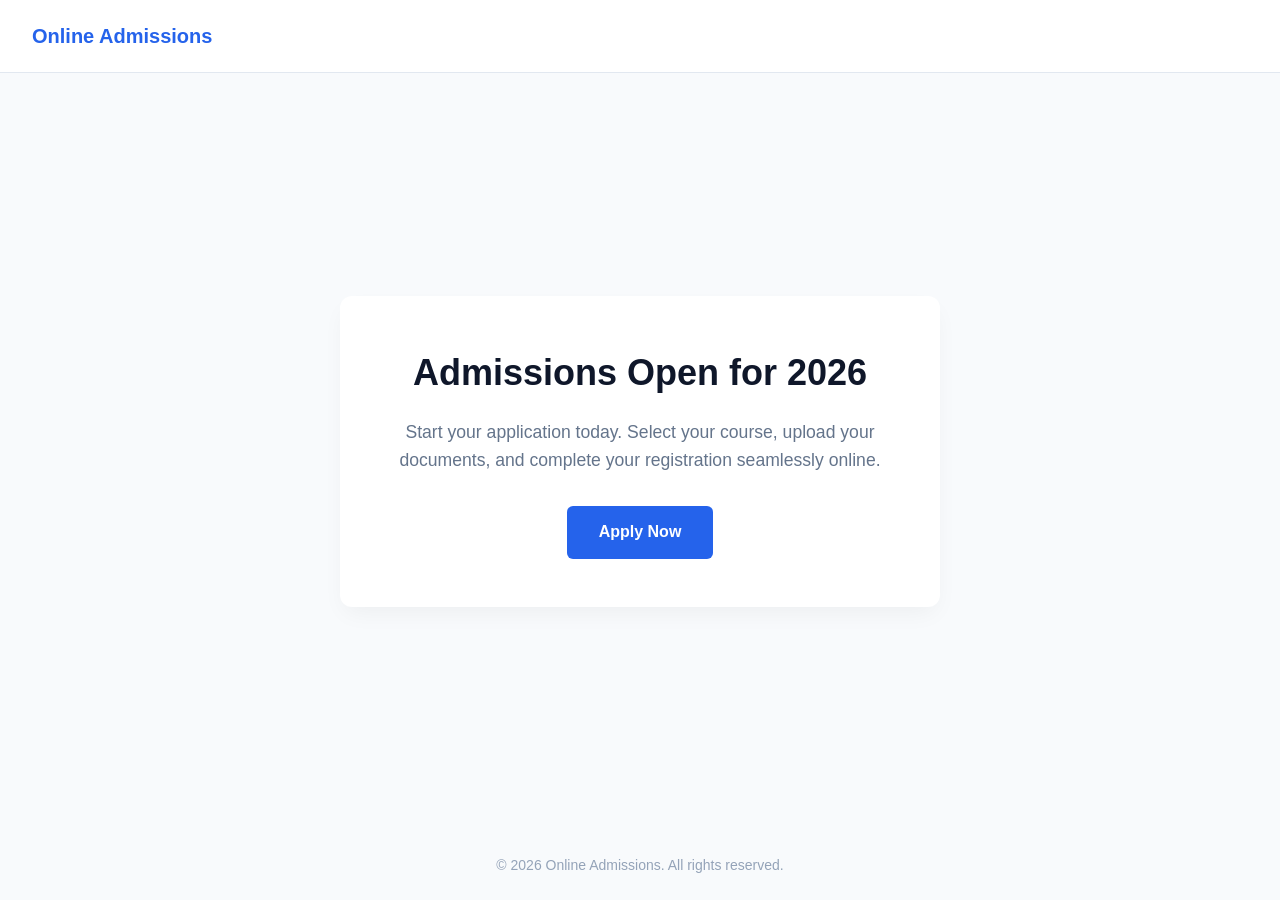
==== index.html @ 86ba071d "Create index.html" ====
<!DOCTYPE html>
<html lang="en">
<head>
  <meta charset="UTF-8">
  <meta name="viewport" content="width=device-width, initial-scale=1.0">
  <meta name="description" content="Online Admissions portal for applications, courses, and programs.">
  <title>Online Admissions</title>
  <style>
    * {
      box-sizing: border-box;
      margin: 0;
      padding: 0;
      font-family: -apple-system, BlinkMacSystemFont, "Segoe UI", Roboto, sans-serif;
    }

    body {
      background-color: #f8fafc;
      color: #1e293b;
      line-height: 1.6;
      display: flex;
      flex-direction: column;
      min-height: 100vh;
    }

    header {
      padding: 1.25rem 2rem;
      background: #ffffff;
      border-bottom: 1px solid #e2e8f0;
      display: flex;
      justify-content: space-between;
      align-items: center;
    }

    header .logo {
      font-weight: 700;
      font-size: 1.25rem;
      color: #2563eb;
    }

    main {
      flex: 1;
      display: flex;
      align-items: center;
      justify-content: center;
      text-align: center;
      padding: 3rem 1.5rem;
    }

    .hero-card {
      max-width: 600px;
      background: #ffffff;
      padding: 3rem 2rem;
      border-radius: 12px;
      box-shadow: 0 10px 25px -5px rgba(0, 0, 0, 0.05);
    }

    h1 {
      font-size: 2.25rem;
      font-weight: 800;
      margin-bottom: 1rem;
      color: #0f172a;
    }

    p {
      color: #64748b;
      font-size: 1.1rem;
      margin-bottom: 2rem;
    }

    .cta-btn {
      display: inline-block;
      background-color: #2563eb;
      color: #ffffff;
      text-decoration: none;
      padding: 0.85rem 2rem;
      font-size: 1rem;
      font-weight: 600;
      border-radius: 6px;
      transition: background-color 0.2s ease;
    }

    .cta-btn:hover {
      background-color: #1d4ed8;
    }

    footer {
      text-align: center;
      padding: 1.5rem;
      font-size: 0.875rem;
      color: #94a3b8;
    }
  </style>
</head>
<body>

  <header>
    <div class="logo">Online Admissions</div>
  </header>

  <main>
    <div class="hero-card">
      <h1>Admissions Open for 2026</h1>
      <p>Start your application today. Select your course, upload your documents, and complete your registration seamlessly online.</p>
      <a href="#apply" class="cta-btn">Apply Now</a>
    </div>
  </main>

  <footer>
    &copy; 2026 Online Admissions. All rights reserved.
  </footer>

</body>
</html>
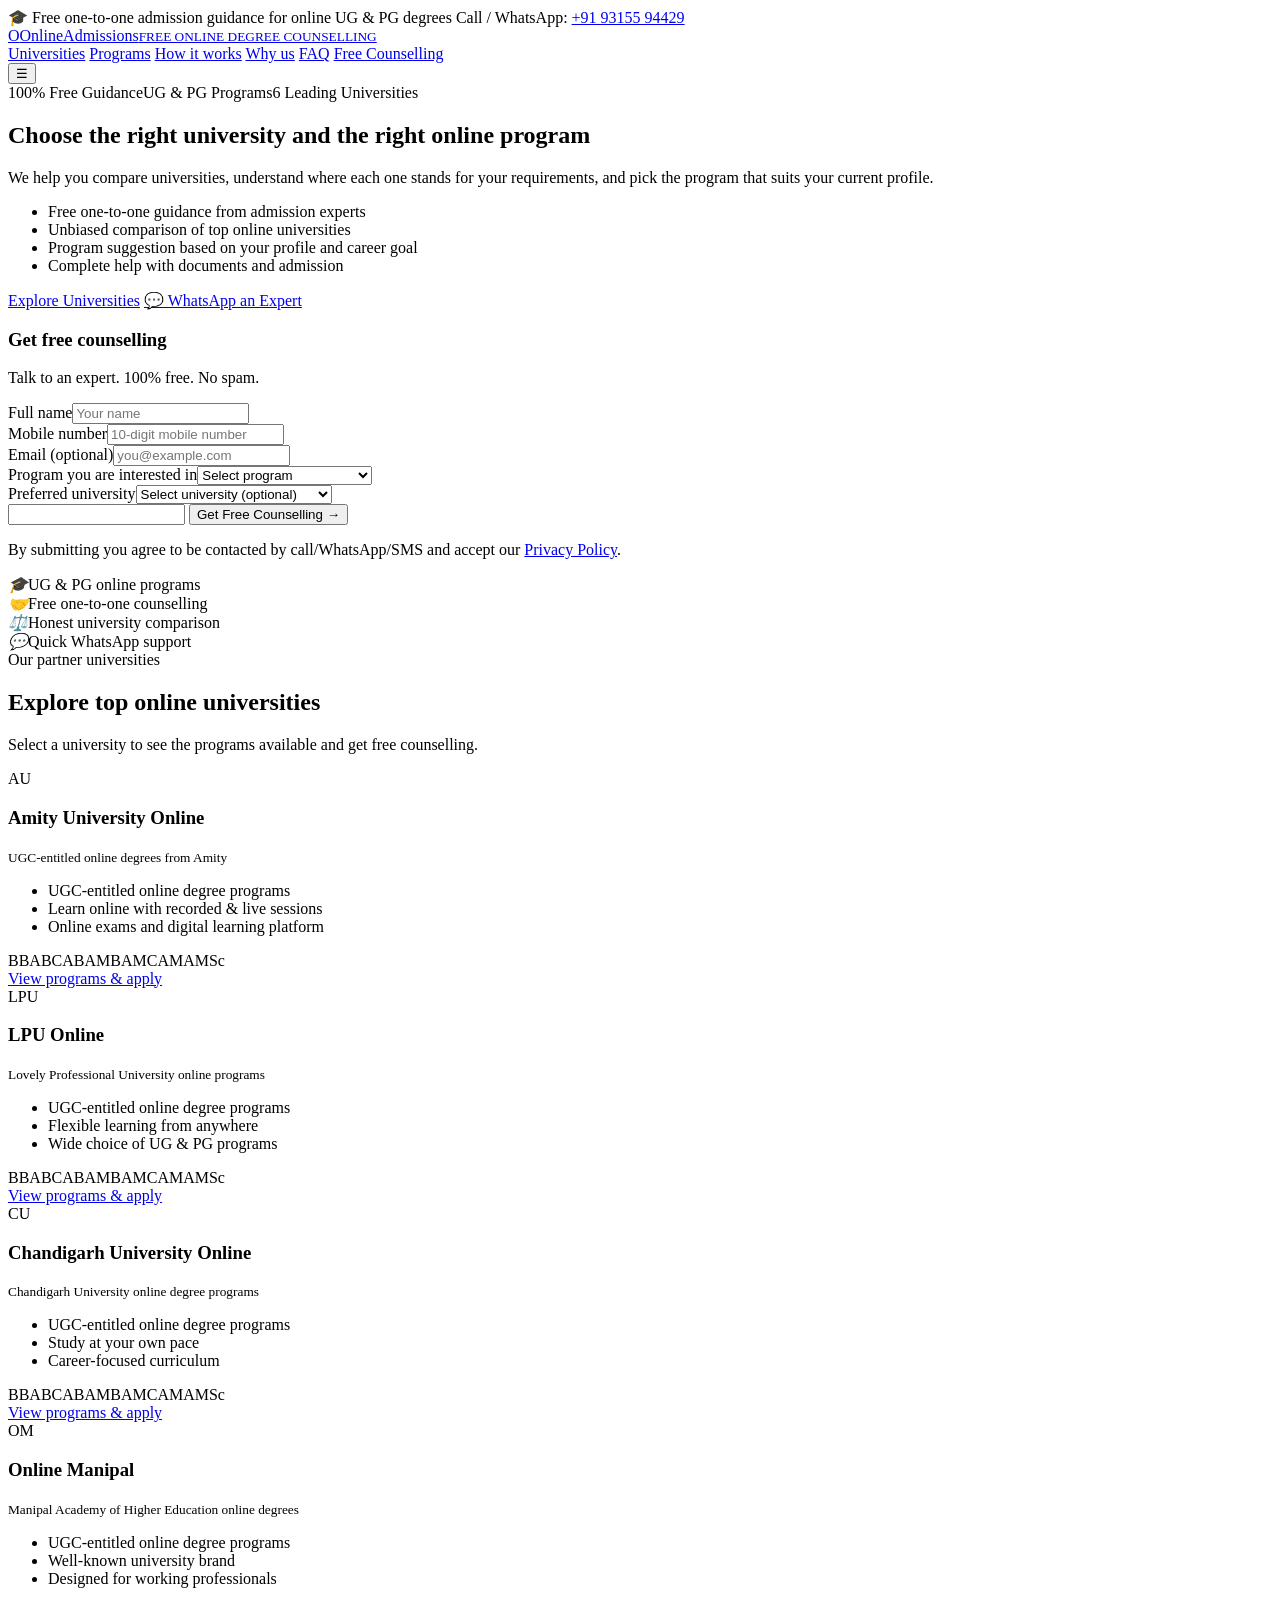
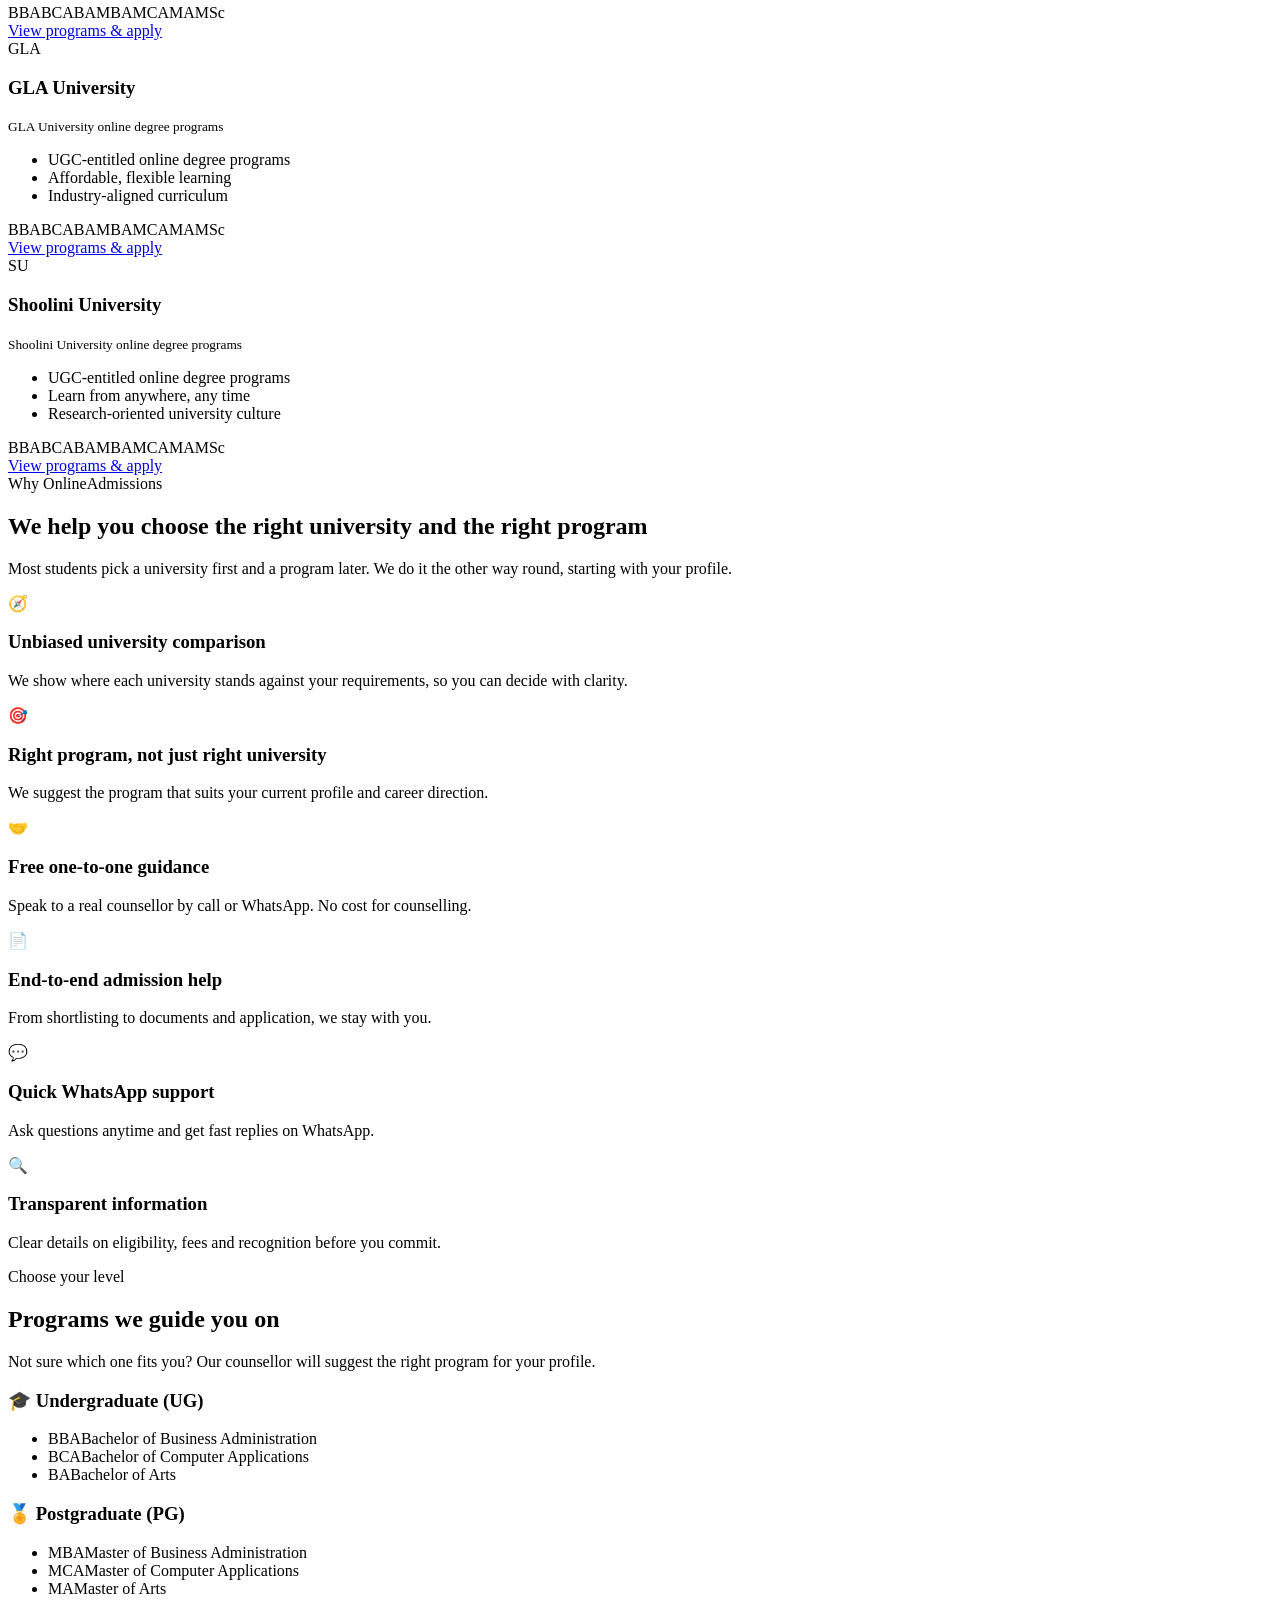
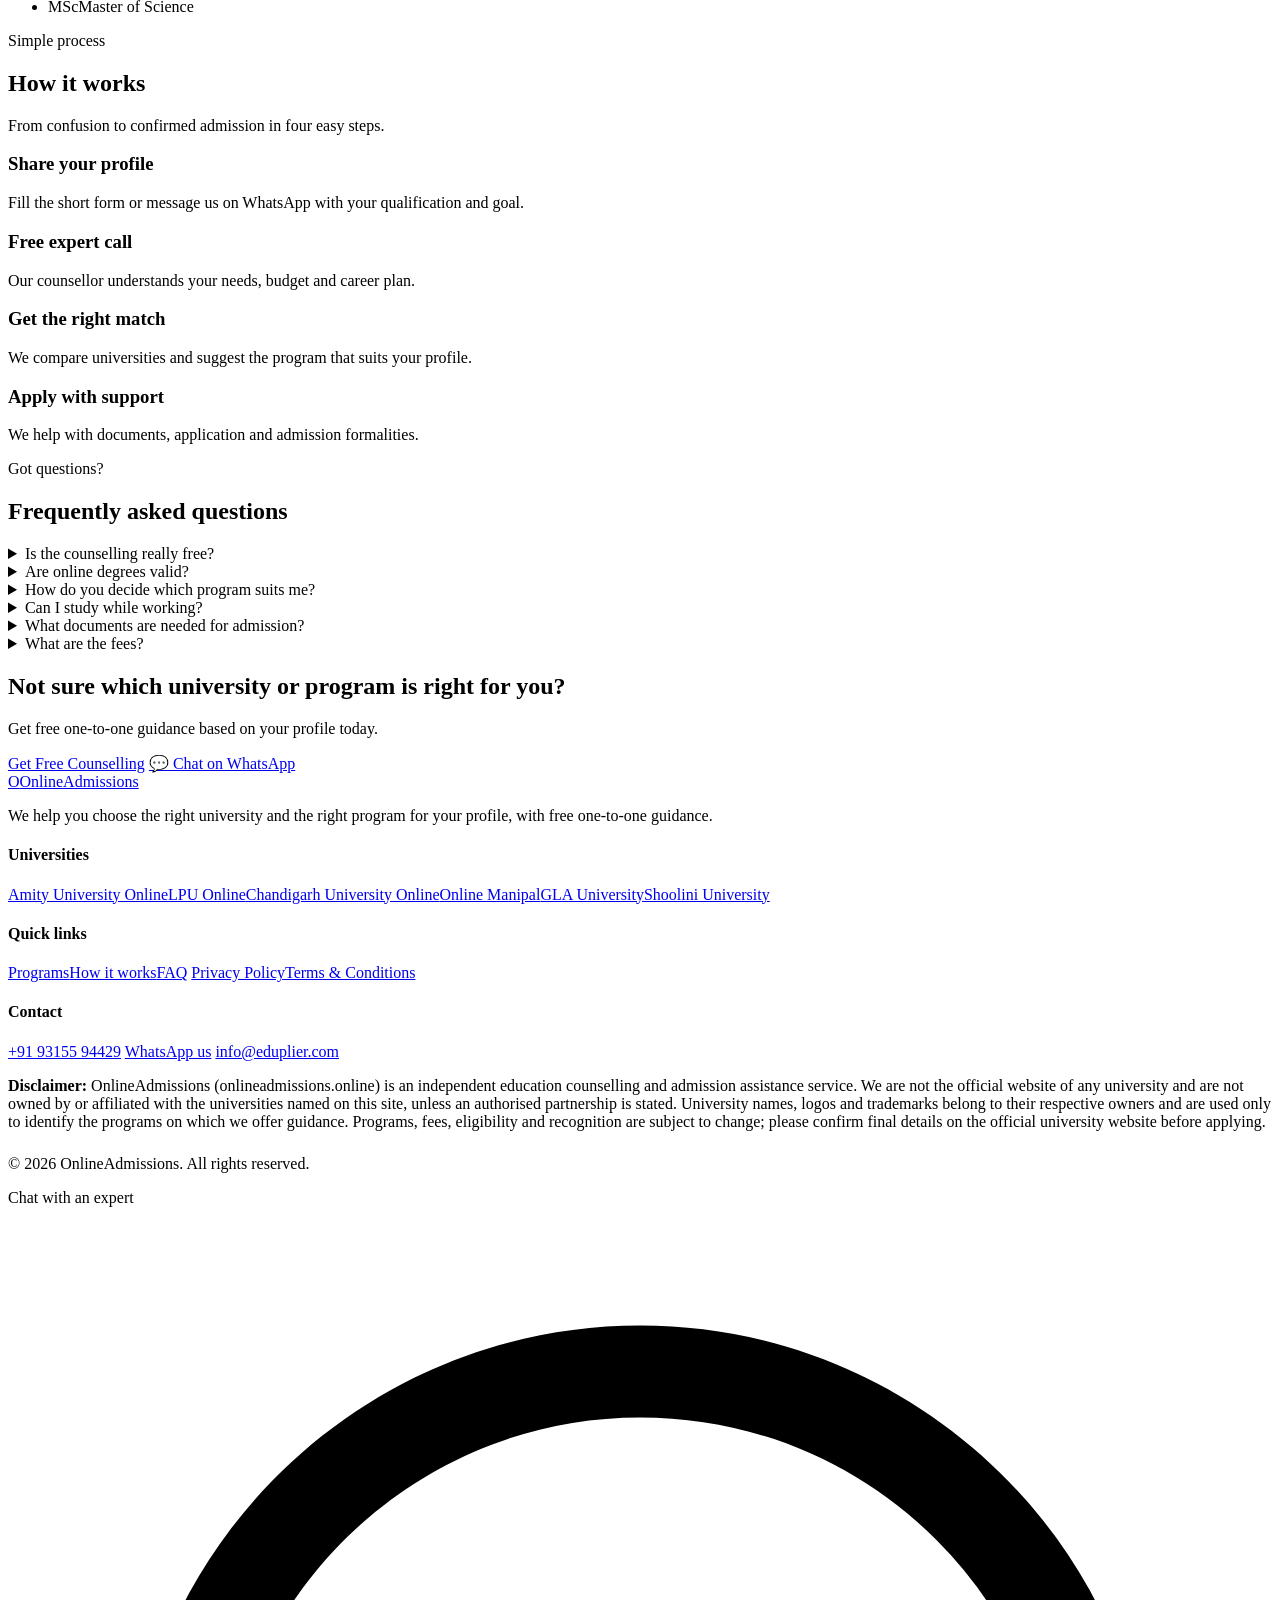
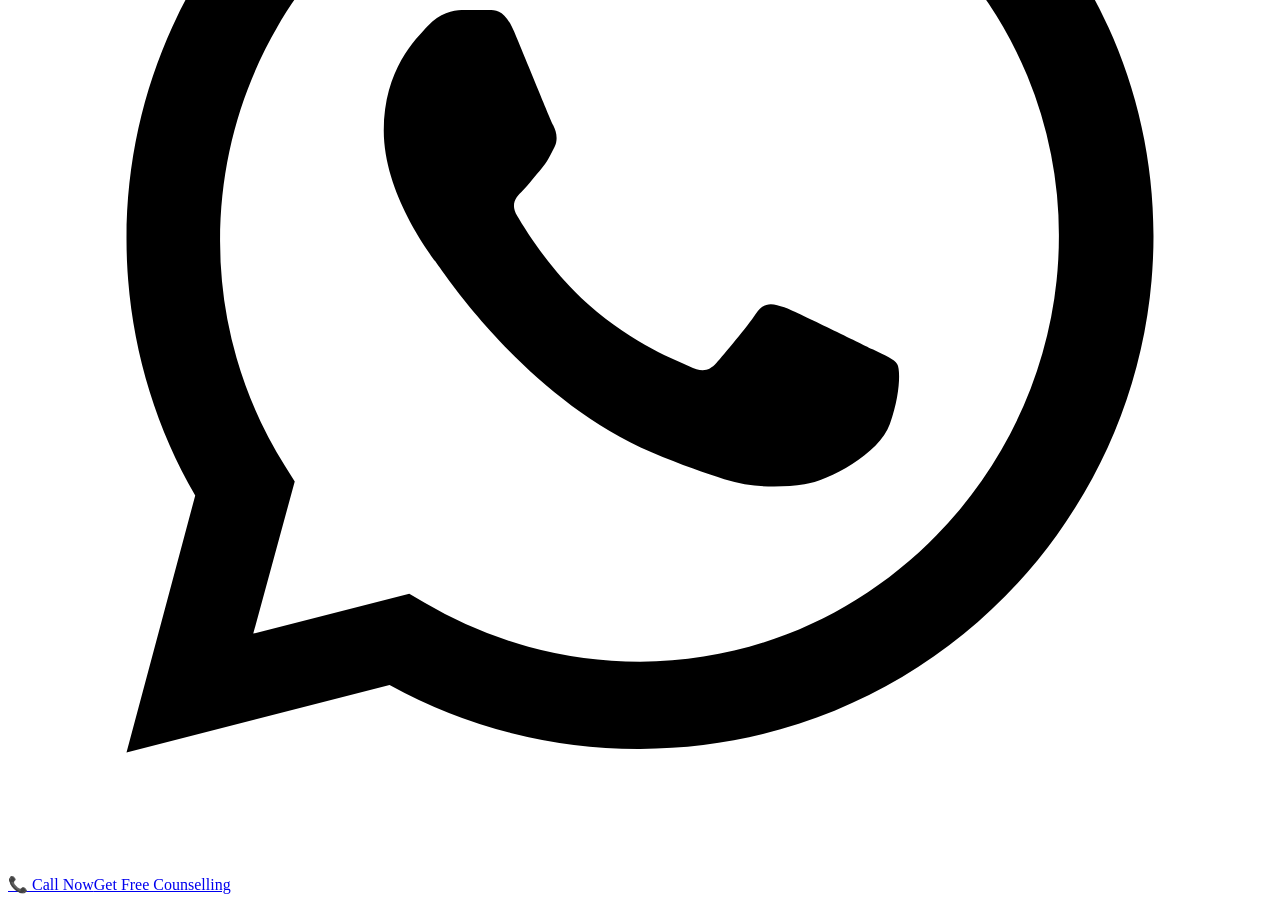
==== commit c9fb07ff: "Add files via upload" ====
--- a/index.html
+++ b/index.html
@@ -1,113 +1,186 @@
 <!DOCTYPE html>
 <html lang="en">
 <head>
-  <meta charset="UTF-8">
-  <meta name="viewport" content="width=device-width, initial-scale=1.0">
-  <meta name="description" content="Online Admissions portal for applications, courses, and programs.">
-  <title>Online Admissions</title>
-  <style>
-    * {
-      box-sizing: border-box;
-      margin: 0;
-      padding: 0;
-      font-family: -apple-system, BlinkMacSystemFont, "Segoe UI", Roboto, sans-serif;
-    }
+<meta charset="utf-8">
+<meta name="viewport" content="width=device-width,initial-scale=1">
+<title>OnlineAdmissions – Free Counselling for Online UG &amp; PG Degrees</title>
+<meta name="description" content="Choose the right online university and program with free one-to-one guidance. Compare Amity, LPU, Chandigarh University, Online Manipal, GLA and Shoolini.">
 
-    body {
-      background-color: #f8fafc;
-      color: #1e293b;
-      line-height: 1.6;
-      display: flex;
-      flex-direction: column;
-      min-height: 100vh;
-    }
+<link rel="canonical" href="https://onlineadmissions.online/">
+<meta property="og:title" content="OnlineAdmissions – Free Counselling for Online UG &amp; PG Degrees">
+<meta property="og:description" content="Choose the right online university and program with free one-to-one guidance. Compare Amity, LPU, Chandigarh University, Online Manipal, GLA and Shoolini.">
+<meta property="og:type" content="website">
+<meta property="og:url" content="https://onlineadmissions.online/">
+<meta name="theme-color" content="#0b2447">
+<link rel="icon" href="data:image/svg+xml,%3Csvg xmlns='http://www.w3.org/2000/svg' viewBox='0 0 100 100'%3E%3Crect width='100' height='100' rx='22' fill='%231d5fd6'/%3E%3Ctext x='50' y='68' font-size='58' text-anchor='middle' fill='white' font-family='Arial' font-weight='bold'%3EO%3C/text%3E%3C/svg%3E">
+<link rel="preconnect" href="https://fonts.googleapis.com"><link rel="preconnect" href="https://fonts.gstatic.com" crossorigin><link href="https://fonts.googleapis.com/css2?family=Inter:wght@400;500;600;700&family=Poppins:wght@600;700;800&display=swap" rel="stylesheet">
+<link rel="stylesheet" href="/css/style.css">
+<script src="/js/config.js"></script>
+</head>
+<body >
 
-    header {
-      padding: 1.25rem 2rem;
-      background: #ffffff;
-      border-bottom: 1px solid #e2e8f0;
-      display: flex;
-      justify-content: space-between;
-      align-items: center;
-    }
+<div class="topbar"><div class="container">
+  <span>🎓 Free one-to-one admission guidance for online UG &amp; PG degrees</span>
+  <span>Call / WhatsApp: <a href="#" data-tel data-phone-text>+91 93155 94429</a></span>
+</div></div>
+<header class="site"><div class="container">
+  <a class="logo" href="/"><span class="mark">O</span><span>OnlineAdmissions<small>FREE ONLINE DEGREE COUNSELLING</small></span></a>
+  <nav class="main">
+    <a href="/#universities">Universities</a>
+    <a href="/#programs">Programs</a>
+    <a href="/#how">How it works</a>
+    <a href="/#why">Why us</a>
+    <a href="/#faq">FAQ</a>
+    <a class="btn btn-primary" href="#lead">Free Counselling</a>
+  </nav>
+  <button class="menu-btn" aria-label="Menu">☰</button>
+</div></header>
 
-    header .logo {
-      font-weight: 700;
-      font-size: 1.25rem;
-      color: #2563eb;
-    }
+<section class="hero"><div class="container grid">
+  <div>
+    <div class="badge-row"><span class="badge">100% Free Guidance</span><span class="badge">UG &amp; PG Programs</span><span class="badge">6 Leading Universities</span></div>
+    <h1>Choose the <span>right university</span> and the <span>right online program</span></h1>
+    <p class="lead">We help you compare universities, understand where each one stands for your requirements, and pick the program that suits your current profile.</p>
+    <ul class="ticks">
+      <li>Free one-to-one guidance from admission experts</li>
+      <li>Unbiased comparison of top online universities</li>
+      <li>Program suggestion based on your profile and career goal</li>
+      <li>Complete help with documents and admission</li>
+    </ul>
+    <div class="hero-cta"><a class="btn btn-primary" href="#universities">Explore Universities</a>
+    <a class="btn btn-outline" href="#" data-wa>💬 WhatsApp an Expert</a></div>
+  </div>
+  
+<div class="form-card" id="lead">
+  <h3>Get free counselling</h3>
+  <p class="sub">Talk to an expert. 100% free. No spam.</p>
+  <form class="lead-form" novalidate>
+    <div class="field"><label for="hn">Full name</label><input id="hn" name="name" type="text" placeholder="Your name" autocomplete="name" required></div>
+    <div class="field"><label for="hp">Mobile number</label><input id="hp" name="phone" type="tel" inputmode="numeric" placeholder="10-digit mobile number" autocomplete="tel" required></div>
+    <div class="field"><label for="he">Email (optional)</label><input id="he" name="email" type="email" placeholder="you@example.com" autocomplete="email"></div>
+    <div class="field"><label for="hg">Program you are interested in</label><select id="hg" name="program" required><option value="">Select program</option><optgroup label="Undergraduate"><option>BBA</option><option>BCA</option><option>BA</option></optgroup><optgroup label="Postgraduate"><option>MBA</option><option>MCA</option><option>MA</option><option>MSc</option></optgroup><option>Not sure – need guidance</option></select></div>
+    <div class="field"><label>Preferred university</label><select name="university"><option value="">Select university (optional)</option><option>Amity University Online</option><option>LPU Online</option><option>Chandigarh University Online</option><option>Online Manipal</option><option>GLA University</option><option>Shoolini University</option><option>Not sure – help me choose</option></select></div>
+    <input class="hp" type="text" name="website" tabindex="-1" autocomplete="off" aria-hidden="true">
+    <button class="btn btn-primary btn-block" type="submit">Get Free Counselling →</button>
+    <div class="form-msg" role="alert"></div>
+    <p class="consent">By submitting you agree to be contacted by call/WhatsApp/SMS and accept our <a href="/privacy-policy.html">Privacy Policy</a>.</p>
+  </form>
+</div>
+</div></section>
 
-    main {
-      flex: 1;
-      display: flex;
-      align-items: center;
-      justify-content: center;
-      text-align: center;
-      padding: 3rem 1.5rem;
-    }
+<div class="trust"><div class="container">
+  <div><i>🎓</i>UG &amp; PG online programs</div>
+  <div><i>🤝</i>Free one-to-one counselling</div>
+  <div><i>⚖️</i>Honest university comparison</div>
+  <div><i>💬</i>Quick WhatsApp support</div>
+</div></div>
 
-    .hero-card {
-      max-width: 600px;
-      background: #ffffff;
-      padding: 3rem 2rem;
-      border-radius: 12px;
-      box-shadow: 0 10px 25px -5px rgba(0, 0, 0, 0.05);
-    }
+<section class="section" id="universities"><div class="container">
+  <div class="sec-head"><span class="eyebrow">Our partner universities</span><h2>Explore top online universities</h2>
+  <p>Select a university to see the programs available and get free counselling.</p></div>
+  <div class="cards c3">
+<div class="card uni-card" style="--c1:#0b3d91;--c2:#1d6fe0">
+  <div class="uni-top"><div class="abbr">AU</div><h3>Amity University Online</h3><small>UGC-entitled online degrees from Amity</small></div>
+  <div class="uni-body"><ul><li>UGC-entitled online degree programs</li><li>Learn online with recorded &amp; live sessions</li><li>Online exams and digital learning platform</li></ul><div class="chips"><span class="chip">BBA</span><span class="chip">BCA</span><span class="chip">BA</span><span class="chip">MBA</span><span class="chip">MCA</span><span class="chip">MA</span><span class="chip">MSc</span></div>
+  <a class="btn btn-primary" href="/amity-university-online/">View programs &amp; apply</a></div>
+</div>
+<div class="card uni-card" style="--c1:#c2410c;--c2:#f59e0b">
+  <div class="uni-top"><div class="abbr">LPU</div><h3>LPU Online</h3><small>Lovely Professional University online programs</small></div>
+  <div class="uni-body"><ul><li>UGC-entitled online degree programs</li><li>Flexible learning from anywhere</li><li>Wide choice of UG &amp; PG programs</li></ul><div class="chips"><span class="chip">BBA</span><span class="chip">BCA</span><span class="chip">BA</span><span class="chip">MBA</span><span class="chip">MCA</span><span class="chip">MA</span><span class="chip">MSc</span></div>
+  <a class="btn btn-primary" href="/lpu-online/">View programs &amp; apply</a></div>
+</div>
+<div class="card uni-card" style="--c1:#7f1d1d;--c2:#dc2626">
+  <div class="uni-top"><div class="abbr">CU</div><h3>Chandigarh University Online</h3><small>Chandigarh University online degree programs</small></div>
+  <div class="uni-body"><ul><li>UGC-entitled online degree programs</li><li>Study at your own pace</li><li>Career-focused curriculum</li></ul><div class="chips"><span class="chip">BBA</span><span class="chip">BCA</span><span class="chip">BA</span><span class="chip">MBA</span><span class="chip">MCA</span><span class="chip">MA</span><span class="chip">MSc</span></div>
+  <a class="btn btn-primary" href="/chandigarh-university-online/">View programs &amp; apply</a></div>
+</div>
+<div class="card uni-card" style="--c1:#9a3412;--c2:#ea580c">
+  <div class="uni-top"><div class="abbr">OM</div><h3>Online Manipal</h3><small>Manipal Academy of Higher Education online degrees</small></div>
+  <div class="uni-body"><ul><li>UGC-entitled online degree programs</li><li>Well-known university brand</li><li>Designed for working professionals</li></ul><div class="chips"><span class="chip">BBA</span><span class="chip">BCA</span><span class="chip">BA</span><span class="chip">MBA</span><span class="chip">MCA</span><span class="chip">MA</span><span class="chip">MSc</span></div>
+  <a class="btn btn-primary" href="/online-manipal/">View programs &amp; apply</a></div>
+</div>
+<div class="card uni-card" style="--c1:#14532d;--c2:#16a34a">
+  <div class="uni-top"><div class="abbr">GLA</div><h3>GLA University</h3><small>GLA University online degree programs</small></div>
+  <div class="uni-body"><ul><li>UGC-entitled online degree programs</li><li>Affordable, flexible learning</li><li>Industry-aligned curriculum</li></ul><div class="chips"><span class="chip">BBA</span><span class="chip">BCA</span><span class="chip">BA</span><span class="chip">MBA</span><span class="chip">MCA</span><span class="chip">MA</span><span class="chip">MSc</span></div>
+  <a class="btn btn-primary" href="/gla-university-online/">View programs &amp; apply</a></div>
+</div>
+<div class="card uni-card" style="--c1:#4c1d95;--c2:#7c3aed">
+  <div class="uni-top"><div class="abbr">SU</div><h3>Shoolini University</h3><small>Shoolini University online degree programs</small></div>
+  <div class="uni-body"><ul><li>UGC-entitled online degree programs</li><li>Learn from anywhere, any time</li><li>Research-oriented university culture</li></ul><div class="chips"><span class="chip">BBA</span><span class="chip">BCA</span><span class="chip">BA</span><span class="chip">MBA</span><span class="chip">MCA</span><span class="chip">MA</span><span class="chip">MSc</span></div>
+  <a class="btn btn-primary" href="/shoolini-university-online/">View programs &amp; apply</a></div>
+</div></div>
+</div></section>
 
-    h1 {
-      font-size: 2.25rem;
-      font-weight: 800;
-      margin-bottom: 1rem;
-      color: #0f172a;
-    }
 
-    p {
-      color: #64748b;
-      font-size: 1.1rem;
-      margin-bottom: 2rem;
-    }
+<section class="section alt" id="why"><div class="container">
+  <div class="sec-head"><span class="eyebrow">Why OnlineAdmissions</span><h2>We help you choose the right university and the right program</h2>
+  <p>Most students pick a university first and a program later. We do it the other way round, starting with your profile.</p></div>
+  <div class="cards c3"><div class="card"><div class="ic">🧭</div><h3>Unbiased university comparison</h3><p>We show where each university stands against your requirements, so you can decide with clarity.</p></div><div class="card"><div class="ic">🎯</div><h3>Right program, not just right university</h3><p>We suggest the program that suits your current profile and career direction.</p></div><div class="card"><div class="ic">🤝</div><h3>Free one-to-one guidance</h3><p>Speak to a real counsellor by call or WhatsApp. No cost for counselling.</p></div><div class="card"><div class="ic">📄</div><h3>End-to-end admission help</h3><p>From shortlisting to documents and application, we stay with you.</p></div><div class="card"><div class="ic">💬</div><h3>Quick WhatsApp support</h3><p>Ask questions anytime and get fast replies on WhatsApp.</p></div><div class="card"><div class="ic">🔍</div><h3>Transparent information</h3><p>Clear details on eligibility, fees and recognition before you commit.</p></div></div>
+</div></section>
 
-    .cta-btn {
-      display: inline-block;
-      background-color: #2563eb;
-      color: #ffffff;
-      text-decoration: none;
-      padding: 0.85rem 2rem;
-      font-size: 1rem;
-      font-weight: 600;
-      border-radius: 6px;
-      transition: background-color 0.2s ease;
-    }
+<section class="section" id="programs"><div class="container">
+  <div class="sec-head"><span class="eyebrow">Choose your level</span><h2>Programs we guide you on</h2>
+  <p>Not sure which one fits you? Our counsellor will suggest the right program for your profile.</p></div>
+  <div class="prog-grid">
+    <div class="prog"><h3>🎓 Undergraduate (UG)</h3><ul><li>BBA<span>Bachelor of Business Administration</span></li><li>BCA<span>Bachelor of Computer Applications</span></li><li>BA<span>Bachelor of Arts</span></li></ul></div>
+    <div class="prog"><h3>🏅 Postgraduate (PG)</h3><ul><li>MBA<span>Master of Business Administration</span></li><li>MCA<span>Master of Computer Applications</span></li><li>MA<span>Master of Arts</span></li><li>MSc<span>Master of Science</span></li></ul></div>
+  </div>
+</div></section>
 
-    .cta-btn:hover {
-      background-color: #1d4ed8;
-    }
+<section class="section" id="how"><div class="container">
+  <div class="sec-head"><span class="eyebrow">Simple process</span><h2>How it works</h2>
+  <p>From confusion to confirmed admission in four easy steps.</p></div>
+  <div class="steps">
+    <div class="step"><h3>Share your profile</h3><p>Fill the short form or message us on WhatsApp with your qualification and goal.</p></div>
+    <div class="step"><h3>Free expert call</h3><p>Our counsellor understands your needs, budget and career plan.</p></div>
+    <div class="step"><h3>Get the right match</h3><p>We compare universities and suggest the program that suits your profile.</p></div>
+    <div class="step"><h3>Apply with support</h3><p>We help with documents, application and admission formalities.</p></div>
+  </div>
+</div></section>
 
-    footer {
-      text-align: center;
-      padding: 1.5rem;
-      font-size: 0.875rem;
-      color: #94a3b8;
-    }
-  </style>
-</head>
-<body>
+<section class="section alt" id="faq"><div class="container">
+  <div class="sec-head"><span class="eyebrow">Got questions?</span><h2>Frequently asked questions</h2></div>
+  <div class="faq"><details><summary>Is the counselling really free?</summary><p>Yes. Our one-to-one guidance is free for students. We help you compare universities and programs, shortlist the best fit and complete the admission process.</p></details><details><summary>Are online degrees valid?</summary><p>Online degrees from UGC-entitled universities are recognised as per UGC regulations. Validity can depend on the program, the university and the purpose (jobs, higher studies, government exams), so we guide you on this before you decide. Always confirm on the official university and UGC websites.</p></details><details><summary>How do you decide which program suits me?</summary><p>We look at your current profile: your qualification, work experience, career goal, budget and the time you can give to studies. Based on this we suggest the university and the program that fit you.</p></details><details><summary>Can I study while working?</summary><p>Yes. Online programs are designed to be flexible, with recorded lectures and online sessions, so many students study alongside a job.</p></details><details><summary>What documents are needed for admission?</summary><p>Generally: previous marksheets and certificates, ID proof, photograph and address proof. Exact requirements vary by university and program; your counsellor will share the list.</p></details><details><summary>What are the fees?</summary><p>Fees differ by university and program and can change. Share your details and we will send you the latest fee structure and available payment options.</p></details></div>
+</div></section>
 
-  <header>
-    <div class="logo">Online Admissions</div>
-  </header>
+<section class="cta-band"><div class="container">
+  <h2>Not sure which university or program is right for you?</h2><p>Get free one-to-one guidance based on your profile today.</p>
+  <div class="hero-cta"><a class="btn btn-primary" href="#lead">Get Free Counselling</a>
+  <a class="btn btn-wa" href="#" data-wa>💬 Chat on WhatsApp</a></div>
+</div></section>
+<script type="application/ld+json">{"@context": "https://schema.org", "@type": "FAQPage", "mainEntity": [{"@type": "Question", "name": "Is the counselling really free?", "acceptedAnswer": {"@type": "Answer", "text": "Yes. Our one-to-one guidance is free for students. We help you compare universities and programs, shortlist the best fit and complete the admission process."}}, {"@type": "Question", "name": "Are online degrees valid?", "acceptedAnswer": {"@type": "Answer", "text": "Online degrees from UGC-entitled universities are recognised as per UGC regulations. Validity can depend on the program, the university and the purpose (jobs, higher studies, government exams), so we guide you on this before you decide. Always confirm on the official university and UGC websites."}}, {"@type": "Question", "name": "How do you decide which program suits me?", "acceptedAnswer": {"@type": "Answer", "text": "We look at your current profile: your qualification, work experience, career goal, budget and the time you can give to studies. Based on this we suggest the university and the program that fit you."}}, {"@type": "Question", "name": "Can I study while working?", "acceptedAnswer": {"@type": "Answer", "text": "Yes. Online programs are designed to be flexible, with recorded lectures and online sessions, so many students study alongside a job."}}, {"@type": "Question", "name": "What documents are needed for admission?", "acceptedAnswer": {"@type": "Answer", "text": "Generally: previous marksheets and certificates, ID proof, photograph and address proof. Exact requirements vary by university and program; your counsellor will share the list."}}, {"@type": "Question", "name": "What are the fees?", "acceptedAnswer": {"@type": "Answer", "text": "Fees differ by university and program and can change. Share your details and we will send you the latest fee structure and available payment options."}}]}</script>
+<script type="application/ld+json">{"@context":"https://schema.org","@type":"EducationalOrganization","name":"OnlineAdmissions","url":"https://onlineadmissions.online","email":"info@eduplier.com","telephone":"+91 93155 94429"}</script>
 
-  <main>
-    <div class="hero-card">
-      <h1>Admissions Open for 2026</h1>
-      <p>Start your application today. Select your course, upload your documents, and complete your registration seamlessly online.</p>
-      <a href="#apply" class="cta-btn">Apply Now</a>
+<footer class="site"><div class="container">
+  <div class="fgrid">
+    <div>
+      <a class="logo" href="/"><span class="mark">O</span><span>OnlineAdmissions</span></a>
+      <p>We help you choose the right university and the right program for your profile, with free one-to-one guidance.</p>
     </div>
-  </main>
+    <div><h4>Universities</h4><a href="/amity-university-online/">Amity University Online</a><a href="/lpu-online/">LPU Online</a><a href="/chandigarh-university-online/">Chandigarh University Online</a><a href="/online-manipal/">Online Manipal</a><a href="/gla-university-online/">GLA University</a><a href="/shoolini-university-online/">Shoolini University</a></div>
+    <div><h4>Quick links</h4>
+      <a href="/#programs">Programs</a><a href="/#how">How it works</a><a href="/#faq">FAQ</a>
+      <a href="/privacy-policy.html">Privacy Policy</a><a href="/terms.html">Terms &amp; Conditions</a>
+    </div>
+    <div><h4>Contact</h4>
+      <a href="#" data-tel data-phone-text>+91 93155 94429</a>
+      <a href="#" data-wa>WhatsApp us</a>
+      <a href="#" data-mail>info@eduplier.com</a>
+    </div>
+  </div>
+  <p class="disclaimer"><b>Disclaimer:</b> OnlineAdmissions (onlineadmissions.online) is an independent education counselling and admission assistance service.
+  We are not the official website of any university and are not owned by or affiliated with the universities named on this site, unless an
+  authorised partnership is stated. University names, logos and trademarks belong to their respective owners and are used only to identify the
+  programs on which we offer guidance. Programs, fees, eligibility and recognition are subject to change; please confirm final details on the
+  official university website before applying.</p>
+  <p class="disclaimer" style="border:0;padding-top:8px">© <span id="yr"></span> OnlineAdmissions. All rights reserved.</p>
+</div></footer>
 
-  <footer>
-    &copy; 2026 Online Admissions. All rights reserved.
-  </footer>
-
-</body>
-</html>
+<a class="wa-float" data-wa aria-label="Chat on WhatsApp">
+  <span class="tip">Chat with an expert</span>
+  <span class="bubble"><svg viewBox="0 0 32 32" aria-hidden="true"><path d="M16.003 3C8.83 3 3 8.827 3 15.995c0 2.292.6 4.53 1.74 6.5L3 29l6.66-1.71a13 13 0 0 0 6.34 1.62h.005C23.17 28.91 29 23.083 29 15.915 29 8.83 23.17 3 16.003 3zm0 23.7h-.004a10.7 10.7 0 0 1-5.45-1.49l-.39-.23-3.95 1.01 1.05-3.85-.25-.4a10.67 10.67 0 0 1-1.64-5.7C5.37 10.1 10.14 5.33 16.005 5.33c2.84 0 5.5 1.1 7.5 3.1a10.55 10.55 0 0 1 3.1 7.5c0 5.87-4.77 10.77-10.6 10.77zm5.83-7.93c-.32-.16-1.89-.93-2.18-1.04-.29-.1-.5-.16-.72.16-.21.32-.82 1.04-1 1.25-.19.21-.37.24-.69.08-.32-.16-1.35-.5-2.57-1.58-.95-.85-1.59-1.9-1.78-2.22-.19-.32-.02-.49.14-.65.14-.14.32-.37.48-.56.16-.19.21-.32.32-.53.1-.21.05-.4-.03-.56-.08-.16-.72-1.73-.99-2.37-.26-.62-.52-.54-.72-.55h-.61c-.21 0-.56.08-.85.4-.29.32-1.12 1.09-1.12 2.66s1.15 3.09 1.3 3.3c.16.21 2.26 3.45 5.48 4.84.77.33 1.37.53 1.84.68.77.24 1.47.21 2.03.13.62-.09 1.89-.77 2.16-1.52.27-.75.27-1.39.19-1.52-.08-.13-.29-.21-.61-.37z"/></svg></span>
+</a>
+<div class="mobile-bar"><a href="#" data-tel>📞 Call Now</a><a href="#lead">Get Free Counselling</a></div>
+<script>document.getElementById('yr').textContent=new Date().getFullYear();</script>
+<script src="/js/main.js"></script>
+</body></html>
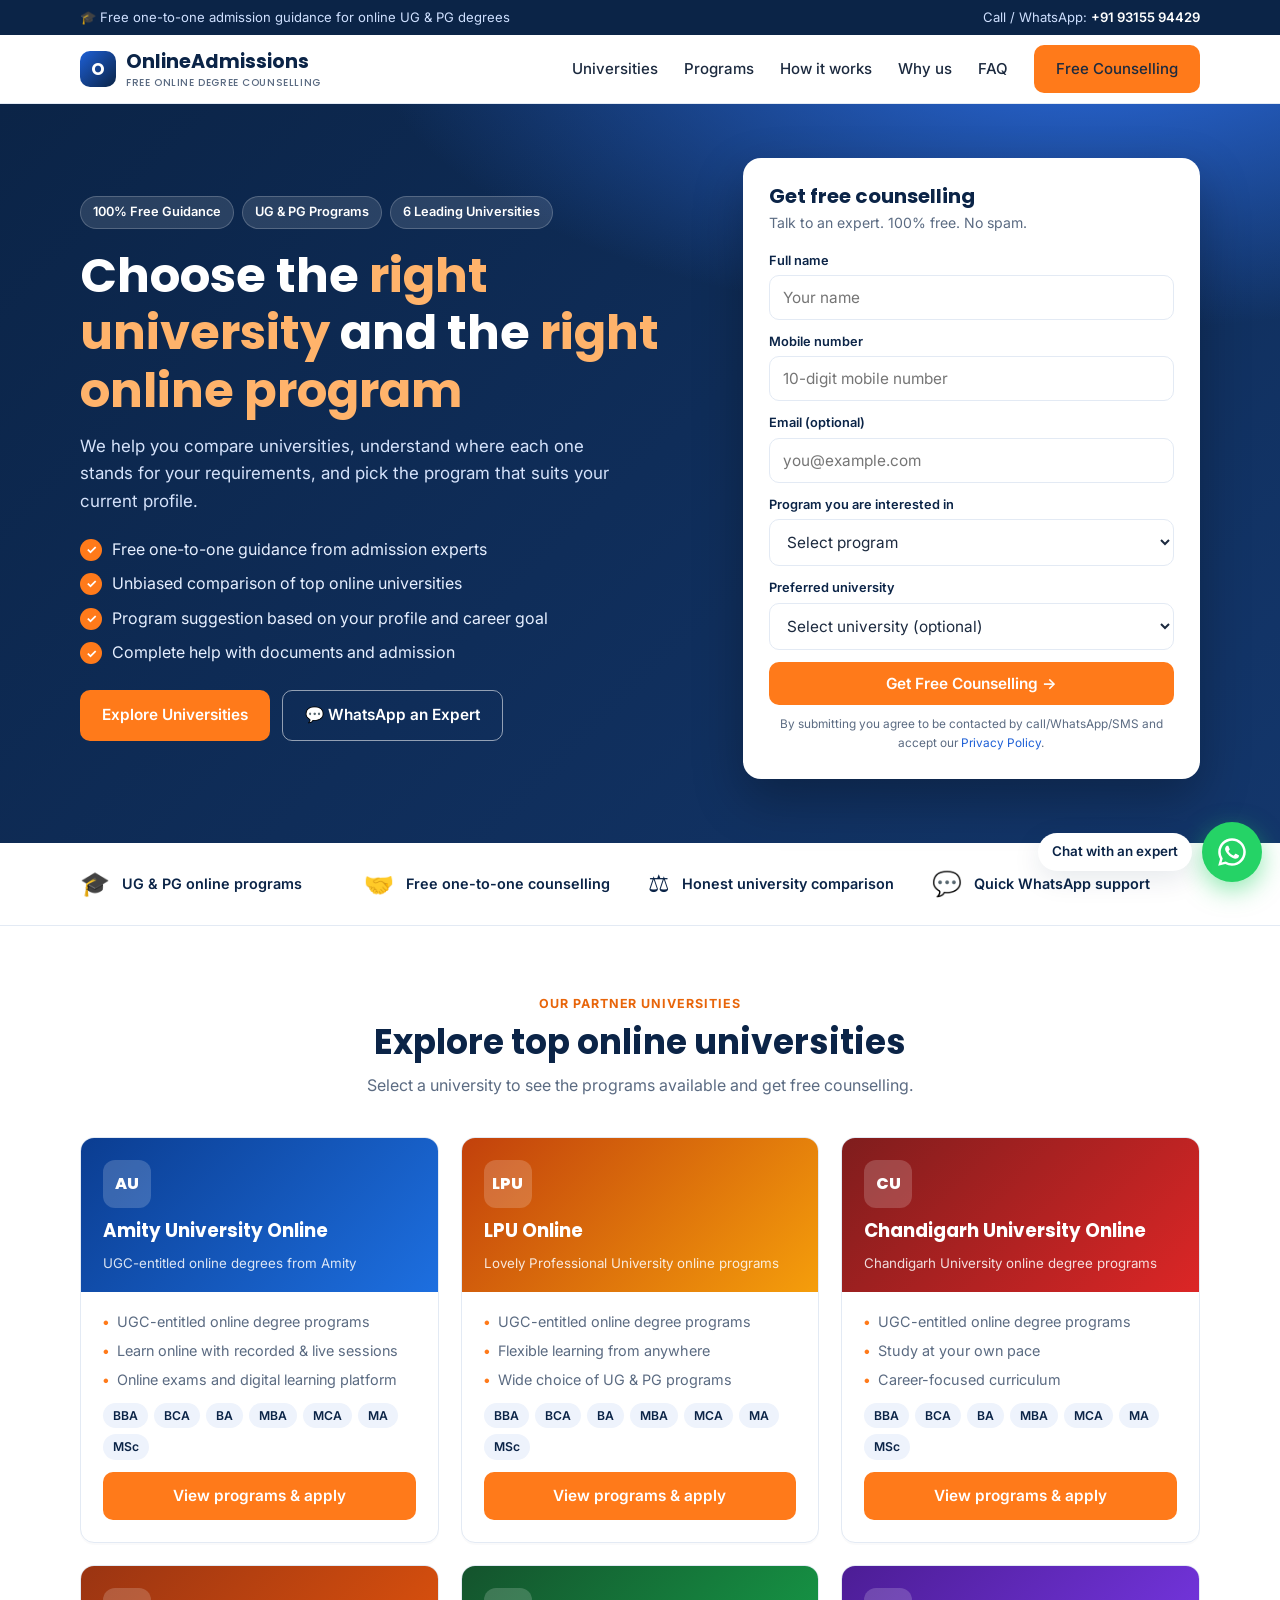
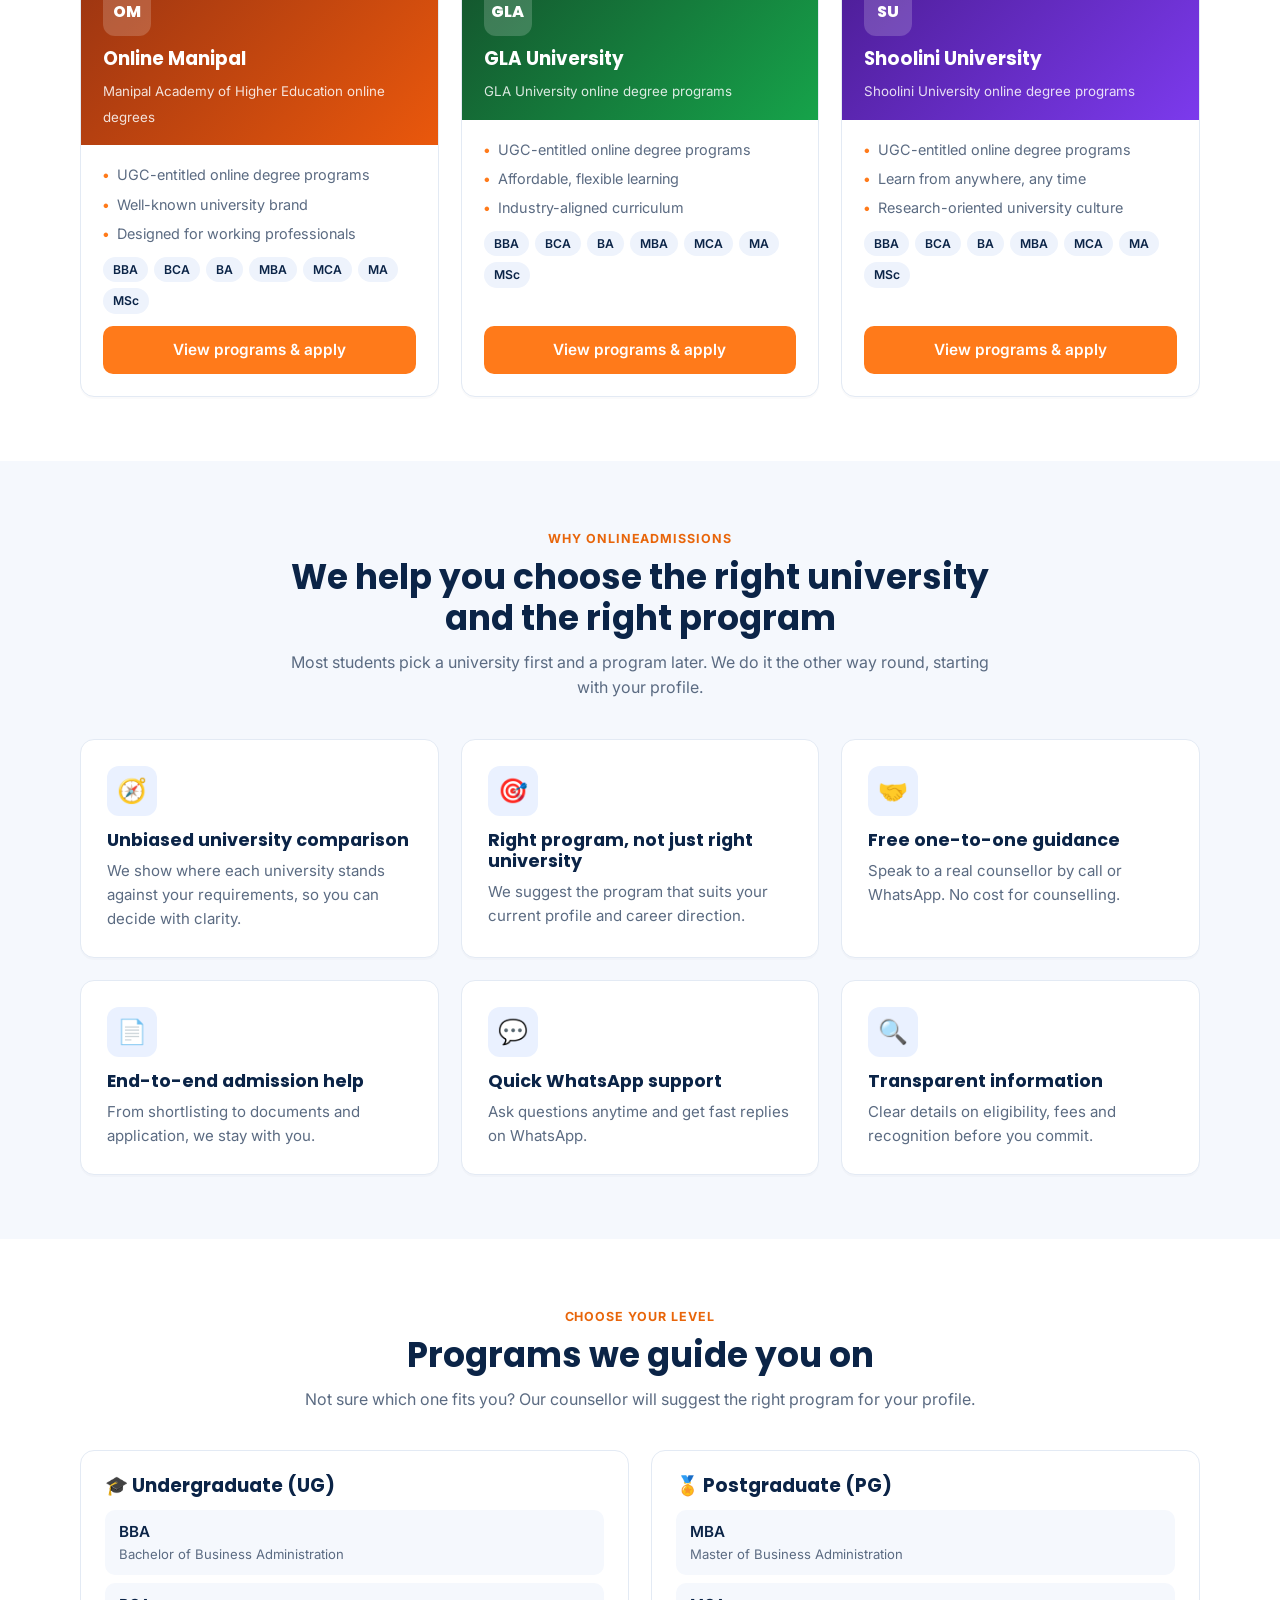
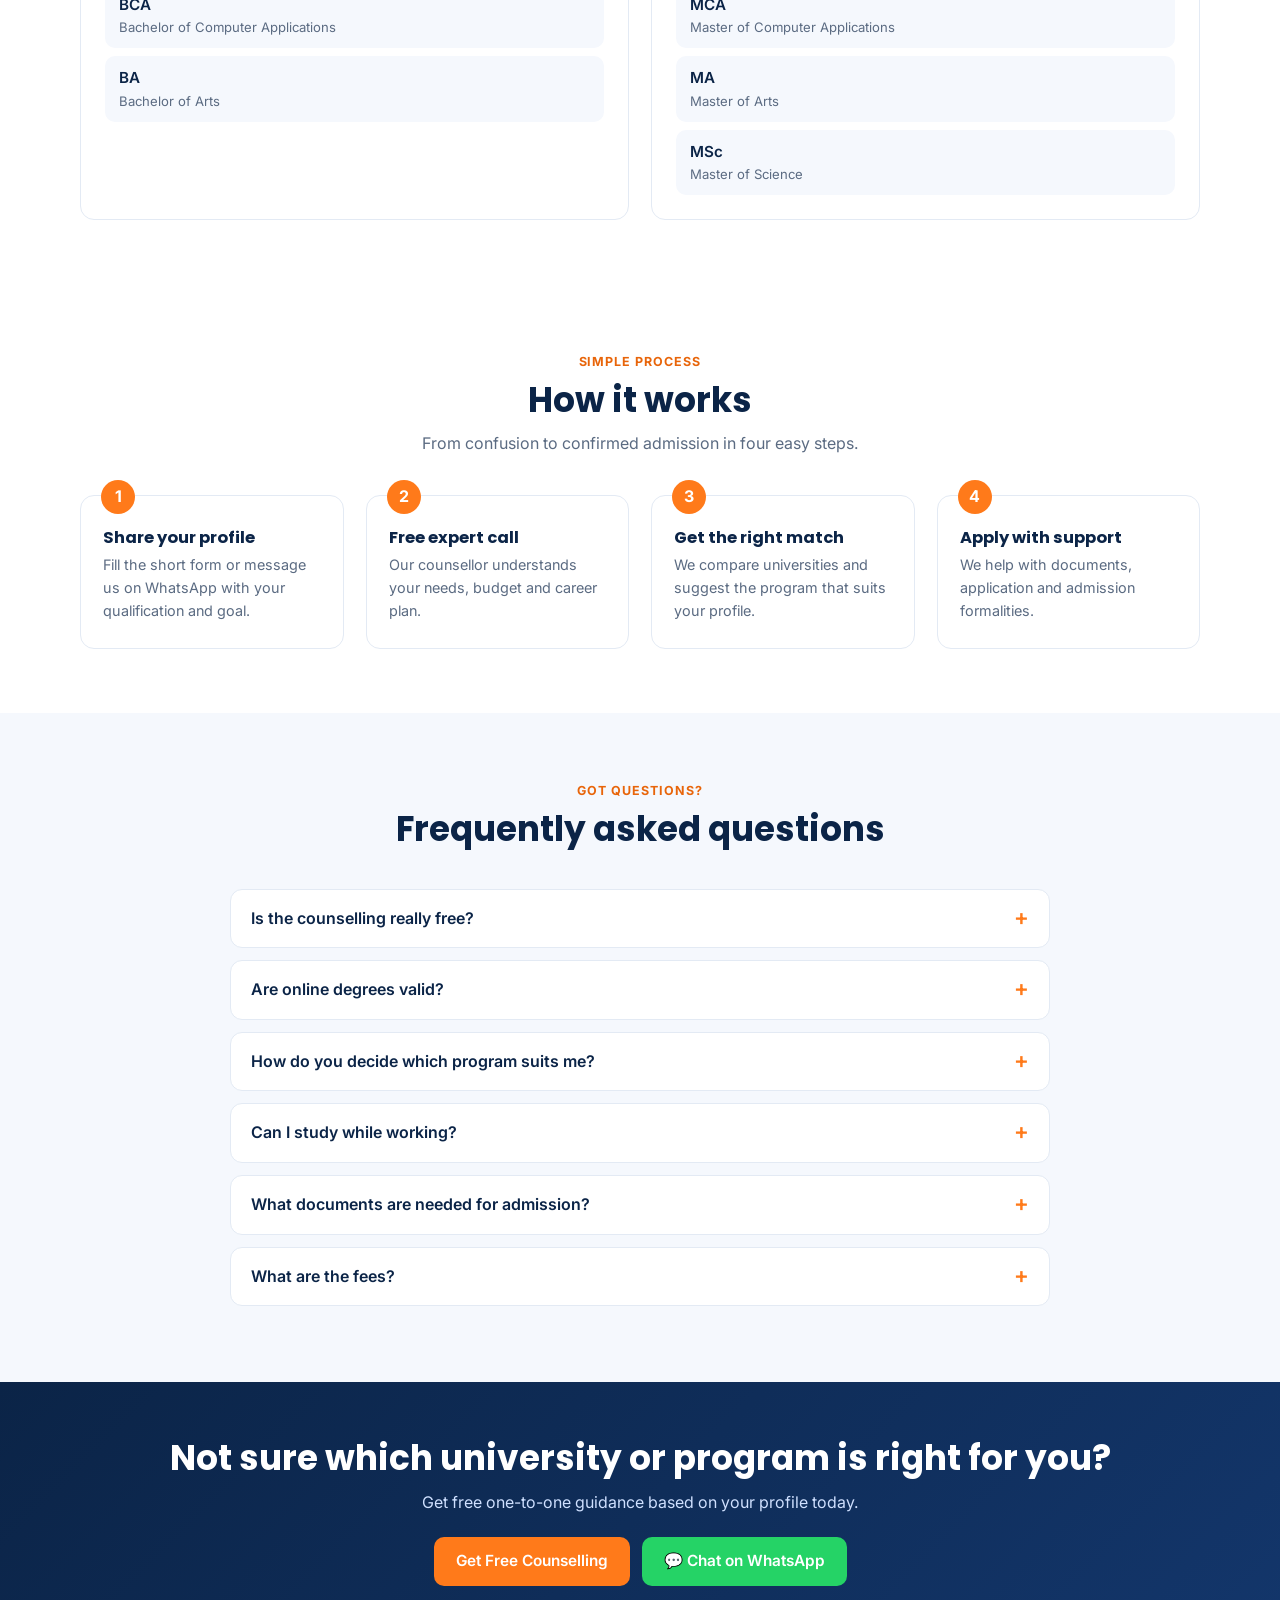
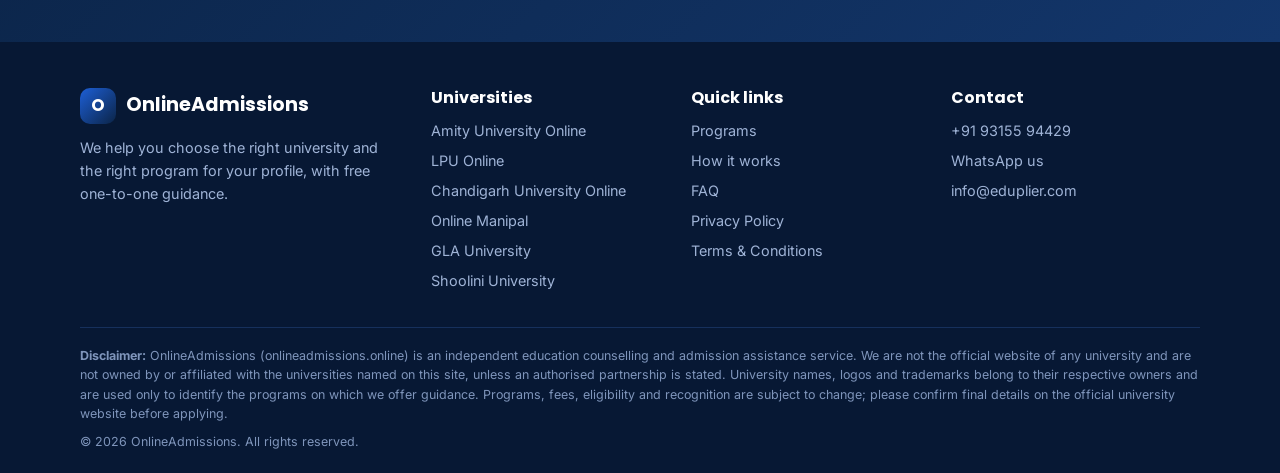
==== commit e469a578: "Update index.html" ====
--- a/index.html
+++ b/index.html
@@ -16,6 +16,7 @@
 <link rel="preconnect" href="https://fonts.googleapis.com"><link rel="preconnect" href="https://fonts.gstatic.com" crossorigin><link href="https://fonts.googleapis.com/css2?family=Inter:wght@400;500;600;700&family=Poppins:wght@600;700;800&display=swap" rel="stylesheet">
 <link rel="stylesheet" href="/css/style.css">
 <script src="/js/config.js"></script>
+  <meta name="google-site-verification" content="tTOgpnVcuHy-vtOrwftKcBdFfvwGrefO7DiSSDMrImw" />
 </head>
 <body >
 
--- a/css/style.css
+++ b/css/style.css
@@ -0,0 +1,202 @@
+:root{
+  --navy:#0b2447;--navy2:#13366b;--blue:#1d5fd6;--accent:#ff7a1a;--accent2:#e8650a;
+  --green:#25d366;--bg:#f5f8fd;--card:#fff;--text:#1c2a3f;--muted:#5b6b82;--line:#e3eaf4;
+  --radius:14px;--shadow:0 8px 28px rgba(11,36,71,.10);
+}
+*{box-sizing:border-box;margin:0;padding:0}
+html{scroll-behavior:smooth}
+body{font-family:'Inter',system-ui,-apple-system,Segoe UI,Roboto,sans-serif;color:var(--text);background:#fff;line-height:1.6;-webkit-font-smoothing:antialiased}
+img{max-width:100%;display:block}
+a{color:var(--blue);text-decoration:none}
+.container{width:100%;max-width:1160px;margin:0 auto;padding:0 20px}
+h1,h2,h3,h4{font-family:'Poppins','Inter',sans-serif;line-height:1.2;color:var(--navy)}
+h2{font-size:clamp(1.55rem,3vw,2.15rem);margin-bottom:10px}
+.section{padding:64px 0}
+.section.alt{background:var(--bg)}
+.sec-head{text-align:center;max-width:720px;margin:0 auto 38px}
+.sec-head p{color:var(--muted)}
+.eyebrow{display:inline-block;font-size:.78rem;font-weight:700;letter-spacing:.08em;text-transform:uppercase;color:var(--accent2);margin-bottom:8px}
+
+/* top strip + header */
+.topbar{background:var(--navy);color:#cfe0ff;font-size:.82rem}
+.topbar .container{display:flex;justify-content:space-between;gap:10px;padding-top:7px;padding-bottom:7px;flex-wrap:wrap}
+.topbar a{color:#fff;font-weight:600}
+header.site{position:sticky;top:0;z-index:50;background:#fff;border-bottom:1px solid var(--line)}
+header.site .container{display:flex;align-items:center;justify-content:space-between;height:68px}
+.logo{display:flex;align-items:center;gap:10px;font-family:'Poppins',sans-serif;font-weight:700;font-size:1.2rem;color:var(--navy)}
+.logo .mark{width:36px;height:36px;border-radius:10px;background:linear-gradient(135deg,var(--blue),var(--navy));color:#fff;display:grid;place-items:center;font-size:1.05rem}
+.logo small{display:block;font-weight:500;font-size:.62rem;color:var(--muted);letter-spacing:.06em;margin-top:-3px}
+nav.main{display:flex;gap:26px;align-items:center}
+nav.main a{color:var(--text);font-weight:500;font-size:.94rem}
+nav.main a:hover{color:var(--blue)}
+.menu-btn{display:none;background:none;border:0;font-size:1.7rem;cursor:pointer;color:var(--navy)}
+
+/* buttons */
+.btn{display:inline-flex;align-items:center;justify-content:center;gap:8px;padding:12px 22px;border-radius:10px;font-weight:600;font-size:.96rem;border:0;cursor:pointer;transition:.2s;font-family:inherit}
+.btn-primary{background:var(--accent);color:#fff}
+.btn-primary:hover{background:var(--accent2);transform:translateY(-1px)}
+.btn-outline{background:transparent;color:#fff;border:1.5px solid rgba(255,255,255,.55)}
+.btn-outline:hover{background:rgba(255,255,255,.12)}
+.btn-wa{background:var(--green);color:#fff}
+.btn-wa:hover{filter:brightness(.95)}
+.btn-block{width:100%}
+
+/* hero */
+.hero{background:radial-gradient(1200px 500px at 85% -10%,#2b6be0 0%,transparent 60%),linear-gradient(135deg,var(--navy) 0%,var(--navy2) 100%);color:#fff;padding:54px 0 64px}
+.hero .grid{display:grid;grid-template-columns:1.15fr .85fr;gap:44px;align-items:center}
+.hero h1{color:#fff;font-size:clamp(1.9rem,4.2vw,3rem);margin-bottom:14px}
+.hero h1 span{color:#ffb36b}
+.hero p.lead{color:#d6e3fb;font-size:1.06rem;max-width:560px;margin-bottom:22px}
+.badge-row{display:flex;flex-wrap:wrap;gap:8px;margin-bottom:18px}
+.badge{background:rgba(255,255,255,.12);border:1px solid rgba(255,255,255,.2);padding:5px 12px;border-radius:99px;font-size:.8rem;font-weight:600}
+.ticks{list-style:none;display:grid;gap:9px;margin-bottom:24px}
+.ticks li{display:flex;gap:10px;color:#e6efff}
+.ticks li::before{content:"✓";flex:none;width:22px;height:22px;border-radius:50%;background:var(--accent);color:#fff;display:grid;place-items:center;font-size:.78rem;font-weight:700;margin-top:2px}
+.hero-cta{display:flex;gap:12px;flex-wrap:wrap}
+
+/* lead form */
+.form-card{background:#fff;color:var(--text);border-radius:18px;padding:26px;box-shadow:0 20px 50px rgba(0,0,0,.28)}
+.form-card h3{font-size:1.25rem;margin-bottom:4px}
+.form-card .sub{color:var(--muted);font-size:.88rem;margin-bottom:16px}
+.field{margin-bottom:12px}
+.field label{display:block;font-size:.8rem;font-weight:600;color:var(--navy);margin-bottom:4px}
+.field input,.field select{width:100%;padding:12px 13px;border:1.5px solid var(--line);border-radius:10px;font-size:.96rem;font-family:inherit;background:#fff;color:var(--text)}
+.field input:focus,.field select:focus{outline:none;border-color:var(--blue);box-shadow:0 0 0 3px rgba(29,95,214,.15)}
+.consent{font-size:.74rem;color:var(--muted);margin-top:10px;text-align:center}
+.form-msg{display:none;margin-top:10px;font-size:.88rem;color:#b42318;text-align:center}
+.hp{position:absolute;left:-9999px}
+
+/* trust strip */
+.trust{background:#fff;border-bottom:1px solid var(--line)}
+.trust .container{display:grid;grid-template-columns:repeat(4,1fr);gap:16px;padding-top:22px;padding-bottom:22px}
+.trust div{display:flex;gap:12px;align-items:center;font-size:.9rem;font-weight:600;color:var(--navy)}
+.trust i{font-style:normal;font-size:1.5rem}
+
+/* cards */
+.cards{display:grid;gap:22px}
+.c3{grid-template-columns:repeat(3,1fr)}
+.c4{grid-template-columns:repeat(4,1fr)}
+.card{background:var(--card);border:1px solid var(--line);border-radius:var(--radius);padding:26px;box-shadow:0 2px 0 rgba(11,36,71,.02);transition:.25s}
+.card:hover{box-shadow:var(--shadow);transform:translateY(-3px)}
+.card .ic{width:50px;height:50px;border-radius:12px;background:#eaf1ff;display:grid;place-items:center;font-size:1.5rem;margin-bottom:14px}
+.card h3{font-size:1.1rem;margin-bottom:8px}
+.card p{color:var(--muted);font-size:.94rem}
+
+/* university cards */
+.uni-card{display:flex;flex-direction:column;padding:0;overflow:hidden}
+.uni-top{padding:22px 22px 16px;color:#fff;background:linear-gradient(135deg,var(--c1),var(--c2))}
+.uni-top .abbr{width:48px;height:48px;border-radius:12px;background:rgba(255,255,255,.18);display:grid;place-items:center;font-weight:800;font-family:'Poppins';margin-bottom:12px}
+.uni-top h3{color:#fff;font-size:1.15rem}
+.uni-top small{opacity:.85}
+.uni-body{padding:18px 22px 22px;display:flex;flex-direction:column;gap:12px;flex:1}
+.uni-body ul{list-style:none;display:grid;gap:6px;font-size:.9rem;color:var(--muted)}
+.uni-body ul li::before{content:"•";color:var(--accent);font-weight:900;margin-right:8px}
+.chips{display:flex;flex-wrap:wrap;gap:6px}
+.chip{background:#eef3fc;color:var(--navy);padding:3px 10px;border-radius:99px;font-size:.76rem;font-weight:600}
+.uni-body .btn{margin-top:auto}
+
+/* steps */
+.steps{display:grid;grid-template-columns:repeat(4,1fr);gap:22px;counter-reset:s}
+.step{position:relative;background:#fff;border:1px solid var(--line);border-radius:var(--radius);padding:26px 22px}
+.step::before{counter-increment:s;content:counter(s);position:absolute;top:-16px;left:20px;width:34px;height:34px;border-radius:50%;background:var(--accent);color:#fff;display:grid;place-items:center;font-weight:700}
+.step h3{font-size:1.02rem;margin:6px 0}
+.step p{font-size:.9rem;color:var(--muted)}
+
+/* program table */
+.prog-grid{display:grid;grid-template-columns:1fr 1fr;gap:22px}
+.prog{background:#fff;border:1px solid var(--line);border-radius:var(--radius);padding:24px}
+.prog h3{margin-bottom:12px}
+.prog ul{list-style:none;display:grid;gap:8px}
+.prog li{padding:10px 14px;background:var(--bg);border-radius:10px;font-weight:600;color:var(--navy);font-size:.95rem}
+.prog li span{display:block;font-weight:400;color:var(--muted);font-size:.82rem}
+
+/* faq */
+.faq{max-width:820px;margin:0 auto}
+details{background:#fff;border:1px solid var(--line);border-radius:12px;margin-bottom:12px;padding:0 20px}
+summary{cursor:pointer;list-style:none;padding:16px 0;font-weight:600;color:var(--navy);display:flex;justify-content:space-between;gap:12px}
+summary::-webkit-details-marker{display:none}
+summary::after{content:"+";font-size:1.4rem;color:var(--accent);line-height:1}
+details[open] summary::after{content:"–"}
+details p{padding:0 0 16px;color:var(--muted);font-size:.95rem}
+
+/* CTA band */
+.cta-band{background:linear-gradient(135deg,var(--navy),var(--navy2));color:#fff;text-align:center;padding:56px 0}
+.cta-band h2{color:#fff}
+.cta-band p{color:#cfe0ff;margin-bottom:22px}
+.cta-band .hero-cta{justify-content:center}
+
+/* footer */
+footer.site{background:#071834;color:#9fb3d6;padding:46px 0 22px;font-size:.9rem}
+footer .fgrid{display:grid;grid-template-columns:1.4fr 1fr 1fr 1.1fr;gap:34px;margin-bottom:28px}
+footer h4{color:#fff;margin-bottom:12px;font-size:1rem}
+footer a{color:#9fb3d6;display:block;margin-bottom:7px}
+footer a:hover{color:#fff}
+footer .logo{color:#fff;margin-bottom:12px}
+.disclaimer{border-top:1px solid #16305c;padding-top:18px;font-size:.78rem;color:#7f95bb;line-height:1.55}
+
+/* breadcrumbs */
+.crumbs{font-size:.84rem;color:#a9c0ee;margin-bottom:12px}
+.crumbs a{color:#cfe0ff}
+
+/* floating whatsapp */
+.wa-float{position:fixed;right:18px;bottom:18px;z-index:99;display:flex;align-items:center;gap:10px}
+.wa-float .tip{background:#fff;color:var(--navy);padding:8px 14px;border-radius:99px;font-size:.84rem;font-weight:600;box-shadow:var(--shadow);animation:fadeUp .6s .8s both}
+.wa-float .bubble{width:60px;height:60px;border-radius:50%;background:var(--green);display:grid;place-items:center;box-shadow:0 8px 24px rgba(37,211,102,.5);animation:pulse 2s infinite}
+.wa-float svg{width:34px;height:34px;fill:#fff}
+@keyframes pulse{0%{box-shadow:0 0 0 0 rgba(37,211,102,.6)}70%{box-shadow:0 0 0 16px rgba(37,211,102,0)}100%{box-shadow:0 0 0 0 rgba(37,211,102,0)}}
+@keyframes fadeUp{from{opacity:0;transform:translateY(8px)}to{opacity:1;transform:none}}
+
+/* mobile sticky bar */
+.mobile-bar{display:none}
+
+/* simple pages */
+.page-head{background:var(--navy);color:#fff;padding:44px 0}
+.page-head h1{color:#fff}
+.prose{max-width:820px;margin:0 auto;padding:44px 20px}
+.prose h2{font-size:1.3rem;margin:26px 0 8px}
+.prose p,.prose li{color:#33445e;margin-bottom:10px}
+.prose ul{padding-left:20px}
+.thanks{text-align:center;padding:90px 20px}
+.thanks .tick{width:84px;height:84px;border-radius:50%;background:#e8f8ee;color:#1aa34a;display:grid;place-items:center;font-size:2.6rem;margin:0 auto 18px}
+
+@media(max-width:960px){
+  .hero .grid{grid-template-columns:1fr}
+  .c3,.c4,.steps{grid-template-columns:1fr 1fr}
+  .trust .container{grid-template-columns:1fr 1fr}
+  footer .fgrid{grid-template-columns:1fr 1fr}
+  .prog-grid{grid-template-columns:1fr}
+}
+@media(max-width:680px){
+  .menu-btn{display:block}
+  nav.main{display:none;position:absolute;top:68px;left:0;right:0;background:#fff;flex-direction:column;align-items:flex-start;padding:18px 20px;gap:14px;border-bottom:1px solid var(--line)}
+  nav.main.open{display:flex}
+  .c3,.c4,.steps{grid-template-columns:1fr}
+  footer .fgrid{grid-template-columns:1fr}
+  .section{padding:48px 0}
+  .topbar .container{justify-content:center;text-align:center}
+  .wa-float{bottom:78px}
+  .wa-float .tip{display:none}
+  .mobile-bar{display:grid;grid-template-columns:1fr 1fr;position:fixed;left:0;right:0;bottom:0;z-index:98;background:#fff;box-shadow:0 -4px 18px rgba(0,0,0,.12)}
+  .mobile-bar a{padding:14px;text-align:center;font-weight:700;color:#fff}
+  .mobile-bar a:first-child{background:var(--navy)}
+  .mobile-bar a:last-child{background:var(--accent)}
+  body{padding-bottom:52px}
+}
+
+/* program cards */
+.grp{margin:8px 0 16px;font-size:1.15rem}
+.pgrid{display:grid;grid-template-columns:repeat(auto-fill,minmax(250px,1fr));gap:20px;margin-bottom:30px}
+.pcard{background:#fff;border:1px solid var(--line);border-radius:var(--radius);padding:22px;display:flex;flex-direction:column;gap:14px;transition:.25s}
+.pcard:hover{box-shadow:var(--shadow);transform:translateY(-3px);border-color:#c9d9f5}
+.ptop h3{font-size:1.5rem;margin:6px 0 2px}
+.ptop p{color:var(--muted);font-size:.88rem}
+.ptag{display:inline-block;background:#eaf1ff;color:var(--blue);font-weight:700;font-size:.72rem;padding:3px 10px;border-radius:99px}
+.pmeta{list-style:none;display:grid;gap:8px;border-top:1px dashed var(--line);padding-top:12px;margin-top:auto}
+.pmeta li{display:flex;justify-content:space-between;gap:10px;font-size:.85rem}
+.pmeta b{color:var(--navy);font-weight:600}
+.pmeta span{color:var(--muted);text-align:right}
+.fine{font-size:.8rem;color:var(--muted);text-align:center}
+.close-grid{display:grid;grid-template-columns:1fr 1fr;gap:40px;align-items:center}
+.ticks.dark li{color:var(--text)}
+.form-card{scroll-margin-top:90px}
+@media(max-width:860px){.close-grid{grid-template-columns:1fr}}
